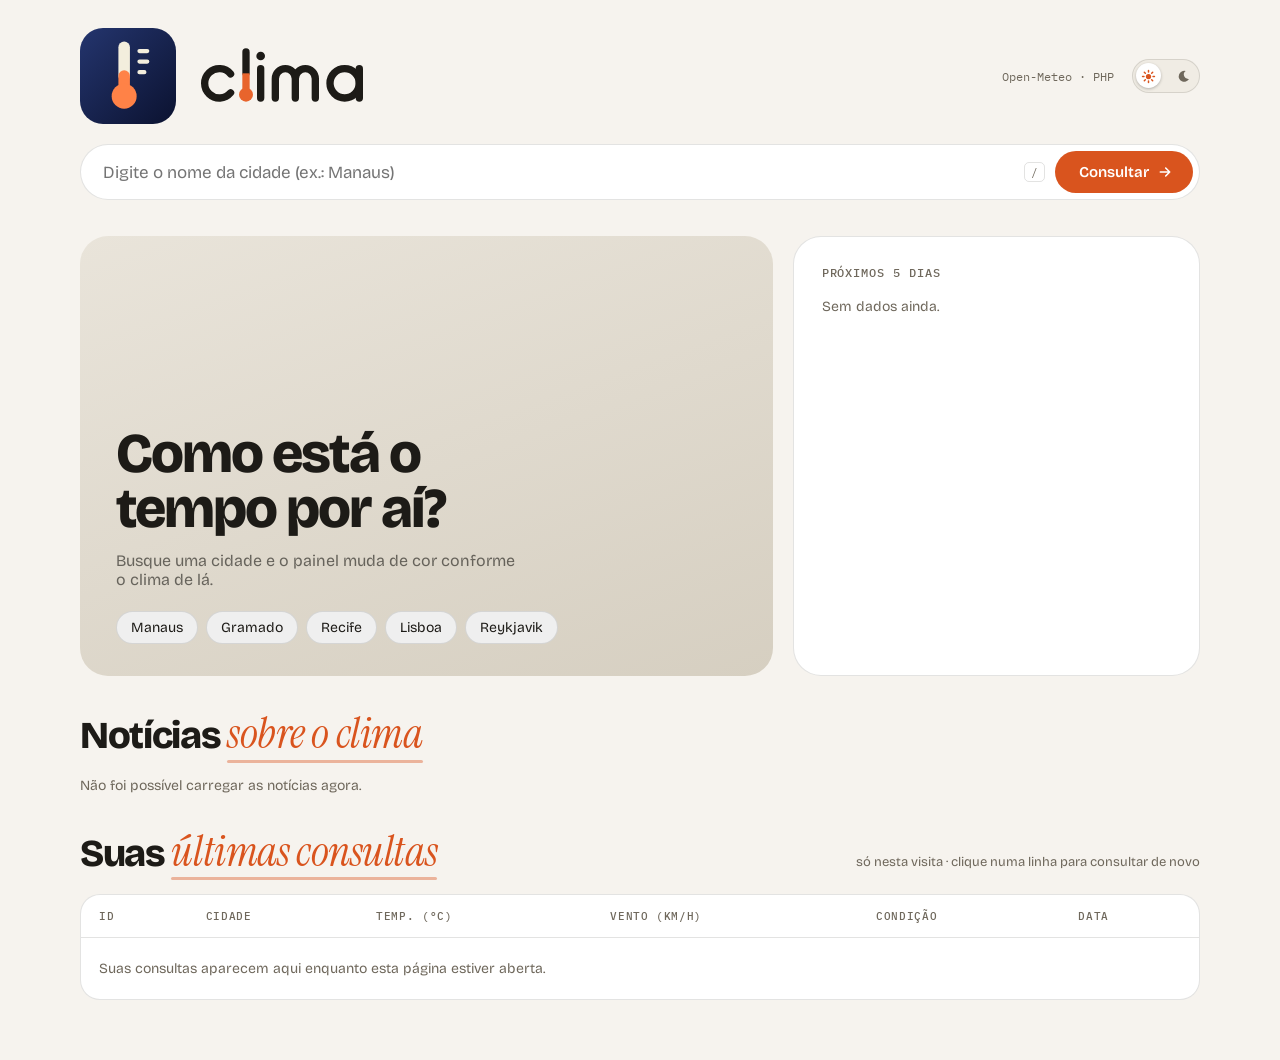
==== index.html @ 311474b9 "feat(ui): microinterações nos botões e títulos de seção editoriais - botão Consultar com seta, brilh" ====
<!DOCTYPE html>
<html lang="pt-BR">
<head>
<meta charset="UTF-8">
<meta name="viewport" content="width=device-width, initial-scale=1.0">
<title>Consulta de Clima</title>
<link rel="icon" type="image/svg+xml" href="assets/img/clima-icone.svg">
<script>
  /* aplica o tema antes de desenhar a página, para não piscar */
  (function () {
      var salvo = null;
      try { salvo = localStorage.getItem("tema"); } catch (e) {}
      document.documentElement.dataset.tema =
          salvo || (matchMedia("(prefers-color-scheme: dark)").matches ? "escuro" : "claro");
  })();
</script>
<link rel="preconnect" href="https://fonts.googleapis.com">
<link rel="preconnect" href="https://fonts.gstatic.com" crossorigin>
<link href="https://fonts.googleapis.com/css2?family=Bricolage+Grotesque:opsz,wght@12..96,400;12..96,600;12..96,800&family=IBM+Plex+Mono:wght@400;500&family=Instrument+Serif:ital@0;1&display=swap" rel="stylesheet">
<link rel="stylesheet" href="assets/css/estilos.css">
</head>
<body>

<div class="wrap">
  <header>
    <div class="marca"><img src="assets/img/clima-icone.svg" width="96" height="96" alt=""><img class="so-claro" src="assets/img/clima-horizontal.svg" height="64" alt="clima"><img class="so-escuro" src="assets/img/clima-reverso.svg" height="64" alt="clima"></div>
    <div class="direita">
      <div class="info">Open-Meteo · PHP</div>
      <button id="btn-tema" class="tema" type="button" role="switch" aria-checked="false" aria-label="Tema escuro" title="Alternar tema claro/escuro">
        <span class="knob"></span>
        <svg class="sol" viewBox="0 0 24 24" fill="none" stroke="currentColor" stroke-width="2.4" stroke-linecap="round"><circle cx="12" cy="12" r="4.2" fill="currentColor" stroke="none"/><path d="M12 2.5v2.2M12 19.3v2.2M2.5 12h2.2M19.3 12h2.2M5.3 5.3l1.6 1.6M17.1 17.1l1.6 1.6M5.3 18.7l1.6-1.6M17.1 6.9l1.6-1.6"/></svg>
        <svg class="lua" viewBox="0 0 24 24"><path d="M15.5 3.2a8.8 8.8 0 1 0 5.3 12.9A7.2 7.2 0 0 1 15.5 3.2z" fill="currentColor"/></svg>
      </button>
    </div>
  </header>

  <div class="busca">
    <form id="form-busca">
      <input id="cidade" placeholder="Digite o nome da cidade (ex.: Manaus)" autocomplete="off">
      <kbd>/</kbd>
      <button id="btn-limpar" class="limpar" type="button" title="Limpar consulta (Esc)" hidden>
        <svg viewBox="0 0 24 24" width="16" height="16" fill="none" stroke="currentColor" stroke-width="2.2" stroke-linecap="round" stroke-linejoin="round"><path d="M4 12a8 8 0 1 0 2.5-5.8"/><path d="M4 4v4h4"/></svg>
        <span>Limpar</span>
      </button>
      <button id="btn-consultar" class="btn-principal" type="submit">
        <span class="rotulo">Consultar</span>
        <svg class="seta" viewBox="0 0 24 24" fill="none" stroke="currentColor" stroke-width="2.4" stroke-linecap="round" stroke-linejoin="round"><path d="M5 12h14M13 6l6 6-6 6"/></svg>
        <span class="spinner" aria-hidden="true"></span>
      </button>
    </form>
    <div class="progresso" id="progresso"></div>
  </div>
  <div class="erro" id="erro" role="alert"></div>

  <div class="grid">
    <section class="ceu" id="ceu">
      <canvas id="particulas"></canvas>
      <div class="flash" id="flash"></div>
      <div id="palco">
        <div class="cena vazio">
          <h2>Como está o tempo por aí?</h2>
          <p>Busque uma cidade e o painel muda de cor conforme o clima de lá.</p>
          <div class="sugestoes">
            <button type="button">Manaus</button>
            <button type="button">Gramado</button>
            <button type="button">Recife</button>
            <button type="button">Lisboa</button>
            <button type="button">Reykjavik</button>
          </div>
        </div>
      </div>
    </section>

    <section class="painel">
      <h3>Próximos 5 dias</h3>
      <div id="lista-previsao"><p class="placeholder">Sem dados ainda.</p></div>
    </section>
  </div>

  <section class="noticias" id="noticias">
    <div class="cab">
      <h3 class="titulo-secao">Notícias <em>sobre o clima</em></h3>
      <span class="atualizado" id="noticias-atualizado"></span>
    </div>
    <div class="lista-noticias" id="lista-noticias">
      <div class="noticia esqueleto"><div class="capa"></div><div class="corpo"><div class="linha" style="width:40%"></div><div class="linha"></div><div class="linha" style="width:75%"></div></div></div>
      <div class="noticia esqueleto"><div class="capa"></div><div class="corpo"><div class="linha" style="width:40%"></div><div class="linha"></div><div class="linha" style="width:75%"></div></div></div>
      <div class="noticia esqueleto"><div class="capa"></div><div class="corpo"><div class="linha" style="width:40%"></div><div class="linha"></div><div class="linha" style="width:75%"></div></div></div>
    </div>
  </section>

  <section class="historico">
    <div class="cab">
      <h3 class="titulo-secao">Suas <em>últimas consultas</em></h3>
      <span class="dica">só nesta visita · clique numa linha para consultar de novo</span>
    </div>
    <div class="tabela-wrap">
      <table id="tabela">
        <thead>
          <tr>
            <th>ID</th><th>Cidade</th><th>Temp. (°C)</th>
            <th>Vento (km/h)</th><th>Condição</th><th>Data</th>
          </tr>
        </thead>
        <tbody></tbody>
      </table>
    </div>
  </section>
</div>

<template id="tpl-resultado">
  <div class="topo">
    <div class="coords"></div>
    <div class="icone"></div>
  </div>
  <div class="cidade"></div>
  <div class="temp"><span class="num">0</span><sup>°C</sup></div>
  <div class="descricao"><span class="txt"></span><span class="cod"></span></div>
  <div class="metricas">
    <div class="metrica"><div class="rotulo">Vento</div><div class="valor" data-m="vento"></div></div>
    <div class="metrica"><div class="rotulo">Umidade</div><div class="valor" data-m="umidade"></div></div>
    <div class="metrica"><div class="rotulo">Sensação</div><div class="valor" data-m="sensacao"></div></div>
    <div class="metrica"><div class="rotulo">Registro nº</div><div class="valor" data-m="id"></div></div>
  </div>
</template>

<script src="https://cdnjs.cloudflare.com/ajax/libs/gsap/3.12.5/gsap.min.js"></script>
<script src="assets/js/app.js"></script>
</body>
</html>
---- assets/css/estilos.css ----
/* Tema "neutro" (antes da 1ª consulta). O JS troca essas variáveis
     de acordo com o clima da cidade consultada. */
  :root {
    --sky-a: #e9e4da;
    --sky-b: #d6cfc1;
    --ink: #1d1b17;
    --accent: #d9541e;
    --page: #f6f3ee;
    --mono: 'IBM Plex Mono', ui-monospace, monospace;

    /* superfícies do tema claro */
    --bg: var(--page);
    --surface: #fff;
    --text: #1d1b17;
    --muted: #6f685c;
    --line: rgba(29, 27, 23, .12);
    --track: #f0ece4;
    --hover: #faf7f1;
    --danger: #b42318;
    color-scheme: light;
  }

  /* Tema escuro: o fundo da página puxa um pouco da cor do céu da cidade */
  :root[data-tema="escuro"] {
    --sky-a: #2a2723;
    --sky-b: #1c1a17;
    --ink: #ece6da;
    --accent: #e8642c;

    --bg: color-mix(in srgb, var(--sky-b) 12%, #11100e);
    --surface: #1b1a17;
    --text: #ece6da;
    --muted: #a39b8e;
    --line: rgba(236, 230, 218, .11);
    --track: #2b2925;
    --hover: #23221e;
    --danger: #ff8a7a;
    color-scheme: dark;
  }

  * { box-sizing: border-box; margin: 0; padding: 0; }

  body {
    font-family: 'Bricolage Grotesque', 'Segoe UI', sans-serif;
    background: var(--bg);
    color: var(--text);
    min-height: 100vh;
    transition: background-color .4s, color .4s;
  }
  .painel, .tabela-wrap, .busca form, th, td, .trilho {
    transition: background-color .4s, border-color .4s, color .4s;
  }

  /* Troca de tema com círculo expandindo a partir do botão (View Transitions) */
  ::view-transition-old(root), ::view-transition-new(root) { animation: none; mix-blend-mode: normal; }
  .trocando-tema * { transition: none !important; }

  /* ===== Botão de tema ===== */
  .direita { display: flex; align-items: center; gap: 18px; }
  .tema {
    position: relative;
    width: 68px;
    height: 34px;
    border-radius: 999px;
    border: 1.5px solid var(--line);
    background: var(--track);
    cursor: pointer;
    flex-shrink: 0;
  }
  .tema .knob {
    position: absolute;
    top: 3px; left: 3px;
    width: 25px; height: 25px;
    border-radius: 50%;
    background: var(--surface);
    box-shadow: 0 1px 3px rgba(0, 0, 0, .25);
    transition: transform .4s cubic-bezier(.3, 1.5, .5, 1);
  }
  :root[data-tema="escuro"] .tema .knob { transform: translateX(34px); }
  .tema svg {
    position: absolute;
    top: 50%;
    width: 15px; height: 15px;
    margin-top: -7.5px;
    color: var(--muted);
    transition: color .3s, transform .5s cubic-bezier(.3, 1.5, .5, 1);
  }
  .tema .sol { left: 8px; color: var(--accent); }
  .tema .lua { right: 8px; }
  :root[data-tema="escuro"] .tema .sol { color: var(--muted); transform: rotate(-90deg); }
  :root[data-tema="escuro"] .tema .lua { color: #f5c451; transform: rotate(-20deg); }
  .tema:focus-visible { outline: 2px solid var(--accent); outline-offset: 3px; }

  .so-escuro { display: none !important; }
  :root[data-tema="escuro"] .so-escuro { display: block !important; }
  :root[data-tema="escuro"] .so-claro { display: none !important; }

  .wrap { max-width: 1200px; margin: 0 auto; padding: 0 40px; }

  /* ===== Cabeçalho ===== */
  header {
    display: flex;
    justify-content: space-between;
    align-items: center;
    padding-top: 28px;
    padding-bottom: 20px;
  }
  .marca { display: flex; align-items: center; gap: 18px; }
  .marca img { display: block; width: auto; }
  header .info { font-family: var(--mono); font-size: 12px; color: var(--muted); }

  /* ===== Busca ===== */
  .busca { position: relative; margin-bottom: 8px; }
  .busca form {
    display: flex;
    align-items: center;
    background: var(--surface);
    border: 1.5px solid var(--line);
    border-radius: 999px;
    padding: 6px 6px 6px 22px;
    transition: border-color .2s;
  }
  .busca form:focus-within { border-color: var(--accent); }
  .busca input {
    flex: 1;
    border: none;
    outline: none;
    background: none;
    font: inherit;
    font-size: 17px;
    min-width: 0;
  }
  .busca kbd {
    font-family: var(--mono);
    font-size: 11px;
    color: var(--muted);
    border: 1px solid var(--line);
    border-radius: 5px;
    padding: 2px 6px;
    margin-right: 10px;
  }
  .busca button {
    border: none;
    background: var(--accent);
    color: #fff;
    font: inherit;
    font-weight: 600;
    font-size: 15px;
    padding: 12px 24px;
    border-radius: 999px;
    cursor: pointer;
  }
  .busca button:disabled { cursor: progress; }

  /* ===== Botão principal: brilho, seta, sombra e spinner ===== */
  .busca .btn-principal {
    position: relative;
    overflow: hidden;
    display: inline-flex;
    align-items: center;
    gap: 8px;
    padding: 12px 20px 12px 24px;
    transition: box-shadow .3s, background-color .4s;
  }
  .btn-principal:hover { box-shadow: 0 10px 24px -10px color-mix(in srgb, var(--accent) 85%, transparent); }
  .btn-principal .seta { width: 16px; height: 16px; transition: transform .35s cubic-bezier(.3, 1.5, .5, 1); }
  .btn-principal:hover .seta { transform: translateX(4px); }
  .btn-principal::after {
    content: "";
    position: absolute;
    top: 0; bottom: 0;
    left: -60%;
    width: 45%;
    background: linear-gradient(100deg, transparent, rgba(255, 255, 255, .38), transparent);
    transform: skewX(-20deg);
    pointer-events: none;
  }
  .btn-principal:hover::after { animation: brilho .85s cubic-bezier(.4, 0, .2, 1); }
  @keyframes brilho { to { left: 130%; } }
  .btn-principal .spinner {
    display: none;
    width: 16px; height: 16px;
    border: 2px solid rgba(255, 255, 255, .35);
    border-top-color: #fff;
    border-radius: 50%;
    animation: girar .7s linear infinite;
  }
  .btn-principal.carregando .spinner { display: block; }
  .btn-principal.carregando .seta { display: none; }
  @keyframes girar { to { transform: rotate(360deg); } }

  /* ondulação a partir do ponto do clique (criada pelo JS) */
  .onda {
    position: absolute;
    border-radius: 50%;
    background: currentColor;
    opacity: .28;
    transform: scale(0);
    pointer-events: none;
    animation: onda .6s cubic-bezier(.2, .8, .2, 1) forwards;
  }
  @keyframes onda { to { transform: scale(1); opacity: 0; } }
  .busca .limpar, .sugestoes button { position: relative; overflow: hidden; }
  .busca .limpar:active, .sugestoes button:active { transform: scale(.95); }

  /* chave de tema: a bolinha "estica" enquanto é pressionada */
  .tema:active .knob { width: 31px; }
  :root[data-tema="escuro"] .tema:active .knob { transform: translateX(28px); }
  .tema .knob { transition: transform .4s cubic-bezier(.3, 1.5, .5, 1), width .2s ease; }
  .busca .limpar {
    display: flex;
    align-items: center;
    gap: 6px;
    background: none;
    color: var(--muted);
    border: 1.5px solid var(--line);
    padding: 10.5px 16px;
    margin-right: 8px;
    transition: color .15s, border-color .15s;
  }
  .busca .limpar[hidden] { display: none; }
  .busca .limpar:hover { color: var(--text); border-color: var(--text); }
  .busca .limpar:hover svg { transform: rotate(-60deg); }
  .busca .limpar svg { transition: transform .3s cubic-bezier(.2, .9, .3, 1.3); }
  .marca { cursor: pointer; }
  .progresso {
    position: absolute;
    left: 24px; right: 24px; bottom: -2px;
    height: 2px;
    background: var(--accent);
    transform-origin: left;
    transform: scaleX(0);
    opacity: 0;
  }
  .erro {
    font-size: 14px;
    color: var(--danger);
    min-height: 20px;
    padding: 6px 22px 0;
  }

  /* ===== Grid principal ===== */
  .grid {
    display: grid;
    grid-template-columns: 1.7fr 1fr;
    gap: 20px;
    margin-top: 8px;
  }

  /* ===== Palco (card do céu) ===== */
  .ceu {
    position: relative;
    overflow: hidden;
    border-radius: 28px;
    min-height: 440px;
    color: var(--ink);
    background: linear-gradient(160deg, var(--sky-a), var(--sky-b));
  }
  .ceu canvas { position: absolute; inset: 0; width: 100%; height: 100%; pointer-events: none; }
  .ceu .flash { position: absolute; inset: 0; background: #fff; opacity: 0; pointer-events: none; }
  #palco {
    position: relative;
    height: 100%;
    min-height: 440px;
    padding: 32px 36px;
    display: flex;
    flex-direction: column;
  }
  .cena { flex: 1; display: flex; flex-direction: column; }

  .vazio h2 {
    font-size: clamp(34px, 5vw, 56px);
    font-weight: 800;
    line-height: .98;
    letter-spacing: -.035em;
    max-width: 12ch;
    margin-top: auto;
  }
  .vazio p { margin-top: 14px; color: color-mix(in srgb, var(--ink) 62%, transparent); max-width: 40ch; }
  .sugestoes { display: flex; flex-wrap: wrap; gap: 8px; margin-top: 22px; }
  .sugestoes button {
    font: inherit;
    font-size: 14px;
    color: var(--ink);
    border: 1px solid var(--line);
    border-radius: 999px;
    padding: 7px 14px;
    cursor: pointer;
    transition: background .15s, transform .15s;
  }
  .sugestoes button:hover { background: color-mix(in srgb, var(--ink) 15%, transparent); transform: translateY(-2px); }

  .topo { display: flex; justify-content: space-between; align-items: flex-start; }
  .coords { font-family: var(--mono); font-size: 12px; opacity: .7; }
  .icone { width: 92px; height: 92px; flex-shrink: 0; }
  .icone svg { width: 100%; height: 100%; overflow: visible; }

  .cidade {
    font-size: clamp(38px, 6vw, 76px);
    font-weight: 800;
    letter-spacing: -.04em;
    line-height: .95;
    margin-top: auto;
    overflow: hidden;
    padding-bottom: 6px;
  }
  .cidade span { display: inline-block; }
  .temp {
    font-size: clamp(84px, 13vw, 168px);
    font-weight: 400;
    letter-spacing: -.06em;
    line-height: .9;
    font-variant-numeric: tabular-nums;
  }
  .temp sup { font-size: .35em; vertical-align: top; position: relative; top: .25em; letter-spacing: 0; }
  .descricao { font-size: 18px; margin-top: 6px; }
  .descricao .cod { font-family: var(--mono); font-size: 12px; opacity: .6; margin-left: 6px; }

  .metricas {
    display: grid;
    grid-template-columns: repeat(4, 1fr);
    margin-top: 28px;
    border-top: 1px solid currentColor;
    border-color: color-mix(in srgb, var(--ink) 25%, transparent);
  }
  .metrica { padding: 12px 12px 0 0; }
  .metrica + .metrica { padding-left: 14px; border-left: 1px solid color-mix(in srgb, var(--ink) 25%, transparent); }
  .metrica .rotulo { font-family: var(--mono); font-size: 11px; text-transform: uppercase; letter-spacing: .06em; opacity: .7; }
  .metrica .valor { font-size: 20px; font-weight: 600; margin-top: 2px; }

  /* ===== Previsão ===== */
  .painel {
    background: var(--surface);
    border: 1px solid var(--line);
    border-radius: 28px;
    padding: 28px;
  }
  /* ===== Títulos de seção: grotesca pesada + serifa itálica em destaque ===== */
  .titulo-secao {
    font-size: clamp(26px, 3.2vw, 38px);
    font-weight: 800;
    letter-spacing: -.035em;
    line-height: 1.05;
    color: var(--text);
    margin-bottom: 20px;
  }
  .titulo-secao em {
    font-family: 'Instrument Serif', Georgia, serif;
    font-style: italic;
    font-weight: 400;
    font-size: 1.12em;
    letter-spacing: -.01em;
    color: var(--accent);
    position: relative;
    white-space: nowrap;
    transition: color .7s;
  }
  /* sublinhado que se desenha quando o título aparece na tela */
  .titulo-secao em::after {
    content: "";
    position: absolute;
    left: 0; right: 0;
    bottom: -.04em;
    height: .07em;
    border-radius: 1em;
    background: currentColor;
    opacity: .4;
    transform: scaleX(0);
    transform-origin: left;
    transition: transform .9s cubic-bezier(.2, .8, .2, 1) .3s;
  }
  .titulo-secao.visivel em::after { transform: scaleX(1); }
  :root[data-tema="escuro"] .titulo-secao em { color: color-mix(in srgb, var(--accent) 70%, #fff); }
  .noticias .cab, .historico .cab { flex-wrap: wrap; }

  .painel h3, .secao-titulo {
    font-family: var(--mono);
    font-size: 12px;
    font-weight: 500;
    text-transform: uppercase;
    letter-spacing: .08em;
    color: var(--muted);
    margin-bottom: 18px;
  }
  .dia {
    display: grid;
    grid-template-columns: 64px 28px 34px 1fr 34px;
    align-items: center;
    gap: 10px;
    padding: 13px 0;
    border-bottom: 1px solid var(--line);
    font-size: 15px;
  }
  .dia:last-child { border-bottom: none; }
  .dia .nome { font-weight: 600; text-transform: capitalize; }
  .dia .mini svg { width: 26px; height: 26px; display: block; }
  .dia .min { color: var(--muted); text-align: right; font-variant-numeric: tabular-nums; }
  .dia .max { font-weight: 600; font-variant-numeric: tabular-nums; }
  .trilho { position: relative; height: 6px; border-radius: 6px; background: var(--track); }
  .faixa {
    position: absolute;
    top: 0; bottom: 0;
    border-radius: 6px;
    transform-origin: left;
  }
  .painel .placeholder { color: var(--muted); font-size: 14px; }

  /* ===== Histórico ===== */
  .historico { margin-top: 36px; padding-bottom: 60px; }
  .historico .cab { display: flex; justify-content: space-between; align-items: baseline; }
  .historico .dica { font-size: 13px; color: var(--muted); }
  .tabela-wrap { overflow-x: auto; background: var(--surface); border: 1px solid var(--line); border-radius: 20px; }
  table { width: 100%; border-collapse: collapse; font-size: 14px; }
  th {
    text-align: left;
    font-family: var(--mono);
    font-size: 11px;
    font-weight: 500;
    text-transform: uppercase;
    letter-spacing: .06em;
    color: var(--muted);
    padding: 14px 18px;
    border-bottom: 1px solid var(--line);
  }
  td { padding: 13px 18px; border-bottom: 1px solid var(--line); white-space: nowrap; }
  tbody tr:last-child td { border-bottom: none; }
  tbody tr { cursor: pointer; transition: background .15s; }
  tbody tr:hover { background: var(--hover); }
  td.id, td.data { font-family: var(--mono); font-size: 12px; color: var(--muted); }
  td.cid { font-weight: 600; }
  td.vazio-historico { color: var(--muted); white-space: normal; cursor: default; padding: 22px 18px; }
  tbody tr:has(.vazio-historico) { cursor: default; }
  tbody tr:has(.vazio-historico):hover { background: none; }
  .chip {
    background: color-mix(in srgb, var(--c) 16%, transparent);
    color: color-mix(in srgb, var(--c) 62%, var(--text));
    display: inline-block;
    min-width: 58px;
    text-align: center;
    padding: 3px 10px;
    border-radius: 999px;
    font-weight: 600;
    font-variant-numeric: tabular-nums;
  }

  /* ===== Notícias ===== */
  .noticias { margin-top: 36px; }
  .noticias .cab { display: flex; justify-content: space-between; align-items: baseline; gap: 12px; }
  .noticias .atualizado { font-family: var(--mono); font-size: 11px; color: var(--muted); }
  .lista-noticias { display: grid; grid-template-columns: repeat(3, 1fr); gap: 14px; }
  .noticia {
    display: flex;
    flex-direction: column;
    background: var(--surface);
    border: 1px solid var(--line);
    border-radius: 20px;
    overflow: hidden;
    color: inherit;
    text-decoration: none;
    transition: transform .25s cubic-bezier(.2, .8, .2, 1), border-color .2s, background-color .4s;
  }
  .noticia:hover { transform: translateY(-4px); border-color: var(--accent); }
  .noticia:focus-visible { outline: 2px solid var(--accent); outline-offset: 3px; }
  .noticia .capa {
    aspect-ratio: 16 / 9;
    background: linear-gradient(160deg, var(--sky-a), var(--sky-b));
    overflow: hidden;
  }
  .noticia .capa img { width: 100%; height: 100%; object-fit: cover; display: block; transition: transform .5s cubic-bezier(.2, .8, .2, 1); }
  .noticia:hover .capa img { transform: scale(1.04); }
  .noticia .corpo { padding: 16px 18px 18px; display: flex; flex-direction: column; gap: 8px; flex: 1; }
  .noticia .meta { display: flex; align-items: center; gap: 8px; font-family: var(--mono); font-size: 11px; color: var(--muted); }
  .noticia .meta img { width: 16px; height: 16px; border-radius: 4px; }
  .noticia .meta .fonte { overflow: hidden; text-overflow: ellipsis; white-space: nowrap; }
  .noticia h4 {
    font-size: 17px;
    line-height: 1.25;
    letter-spacing: -.01em;
    display: -webkit-box;
    -webkit-line-clamp: 3;
    -webkit-box-orient: vertical;
    overflow: hidden;
  }
  .noticia p {
    font-size: 14px;
    line-height: 1.45;
    color: var(--muted);
    display: -webkit-box;
    -webkit-line-clamp: 3;
    -webkit-box-orient: vertical;
    overflow: hidden;
  }
  .noticia.esqueleto { pointer-events: none; }
  .noticia.esqueleto .linha { height: 12px; border-radius: 6px; background: var(--track); }
  .noticias .aviso { color: var(--muted); font-size: 14px; }

  @media (max-width: 860px) {
    .lista-noticias {
      grid-template-columns: none;
      grid-auto-flow: column;
      grid-auto-columns: 82%;
      overflow-x: auto;
      scroll-snap-type: x mandatory;
      padding-bottom: 6px;
    }
    .noticia { scroll-snap-align: start; }
  }

  @media (prefers-reduced-motion: reduce) {
    .btn-principal::after, .onda { display: none; }
    .titulo-secao em::after { transition: none; }
  }

  @media (max-width: 860px) {
    .wrap { padding: 0 16px; }
    header .info { display: none; }
    .grid { grid-template-columns: 1fr; }
    .metricas { grid-template-columns: repeat(2, 1fr); }
    .metrica:nth-child(3) { padding-left: 0; border-left: none; }
    #palco { padding: 24px; }
    .busca kbd { display: none; }
    .busca .limpar span { display: none; }
    .busca .limpar { padding: 10.5px 12px; }
    .icone { width: 68px; height: 68px; }
  }
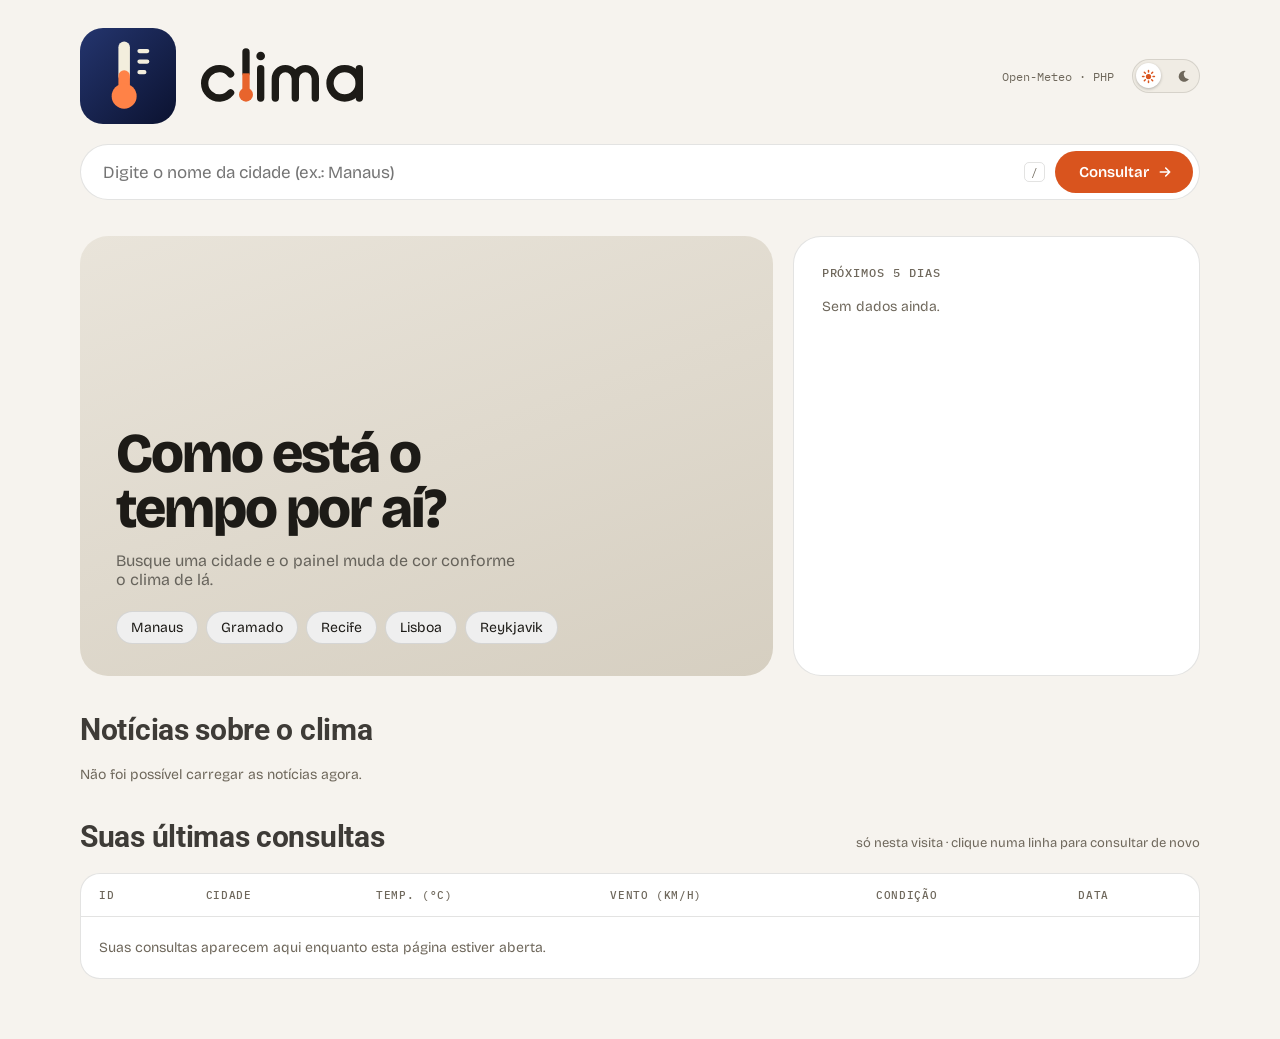
==== commit 26ad93a8: "style(ui): títulos de seção em Roboto negrito Troca a combinação grotesca + serifa itálica por Robot" ====
--- a/index.html
+++ b/index.html
@@ -16,7 +16,7 @@
 </script>
 <link rel="preconnect" href="https://fonts.googleapis.com">
 <link rel="preconnect" href="https://fonts.gstatic.com" crossorigin>
-<link href="https://fonts.googleapis.com/css2?family=Bricolage+Grotesque:opsz,wght@12..96,400;12..96,600;12..96,800&family=IBM+Plex+Mono:wght@400;500&family=Instrument+Serif:ital@0;1&display=swap" rel="stylesheet">
+<link href="https://fonts.googleapis.com/css2?family=Bricolage+Grotesque:opsz,wght@12..96,400;12..96,600;12..96,800&family=IBM+Plex+Mono:wght@400;500&family=Roboto:wght@700&display=swap" rel="stylesheet">
 <link rel="stylesheet" href="assets/css/estilos.css">
 </head>
 <body>
@@ -79,7 +79,7 @@
 
   <section class="noticias" id="noticias">
     <div class="cab">
-      <h3 class="titulo-secao">Notícias <em>sobre o clima</em></h3>
+      <h3 class="titulo-secao">Notícias sobre o clima</h3>
       <span class="atualizado" id="noticias-atualizado"></span>
     </div>
     <div class="lista-noticias" id="lista-noticias">
@@ -91,7 +91,7 @@
 
   <section class="historico">
     <div class="cab">
-      <h3 class="titulo-secao">Suas <em>últimas consultas</em></h3>
+      <h3 class="titulo-secao">Suas últimas consultas</h3>
       <span class="dica">só nesta visita · clique numa linha para consultar de novo</span>
     </div>
     <div class="tabela-wrap">
--- a/assets/css/estilos.css
+++ b/assets/css/estilos.css
@@ -335,43 +335,17 @@
     border-radius: 28px;
     padding: 28px;
   }
-  /* ===== Títulos de seção: grotesca pesada + serifa itálica em destaque ===== */
+  /* ===== Títulos de seção: Roboto em negrito, numa cor só ===== */
   .titulo-secao {
-    font-size: clamp(26px, 3.2vw, 38px);
-    font-weight: 800;
-    letter-spacing: -.035em;
-    line-height: 1.05;
-    color: var(--text);
-    margin-bottom: 20px;
-  }
-  .titulo-secao em {
-    font-family: 'Instrument Serif', Georgia, serif;
-    font-style: italic;
-    font-weight: 400;
-    font-size: 1.12em;
+    font-family: 'Roboto', 'Segoe UI', Arial, sans-serif;
+    font-size: clamp(24px, 2.6vw, 30px);
+    font-weight: 700;
     letter-spacing: -.01em;
-    color: var(--accent);
-    position: relative;
-    white-space: nowrap;
-    transition: color .7s;
-  }
-  /* sublinhado que se desenha quando o título aparece na tela */
-  .titulo-secao em::after {
-    content: "";
-    position: absolute;
-    left: 0; right: 0;
-    bottom: -.04em;
-    height: .07em;
-    border-radius: 1em;
-    background: currentColor;
-    opacity: .4;
-    transform: scaleX(0);
-    transform-origin: left;
-    transition: transform .9s cubic-bezier(.2, .8, .2, 1) .3s;
-  }
-  .titulo-secao.visivel em::after { transform: scaleX(1); }
-  :root[data-tema="escuro"] .titulo-secao em { color: color-mix(in srgb, var(--accent) 70%, #fff); }
-  .noticias .cab, .historico .cab { flex-wrap: wrap; }
+    line-height: 1.2;
+    color: color-mix(in srgb, var(--text) 85%, var(--bg));
+    margin-bottom: 18px;
+  }
+  .noticias .cab, .historico .cab { flex-wrap: wrap; gap: 4px 16px; }
 
   .painel h3, .secao-titulo {
     font-family: var(--mono);
@@ -508,7 +482,6 @@
 
   @media (prefers-reduced-motion: reduce) {
     .btn-principal::after, .onda { display: none; }
-    .titulo-secao em::after { transition: none; }
   }
 
   @media (max-width: 860px) {
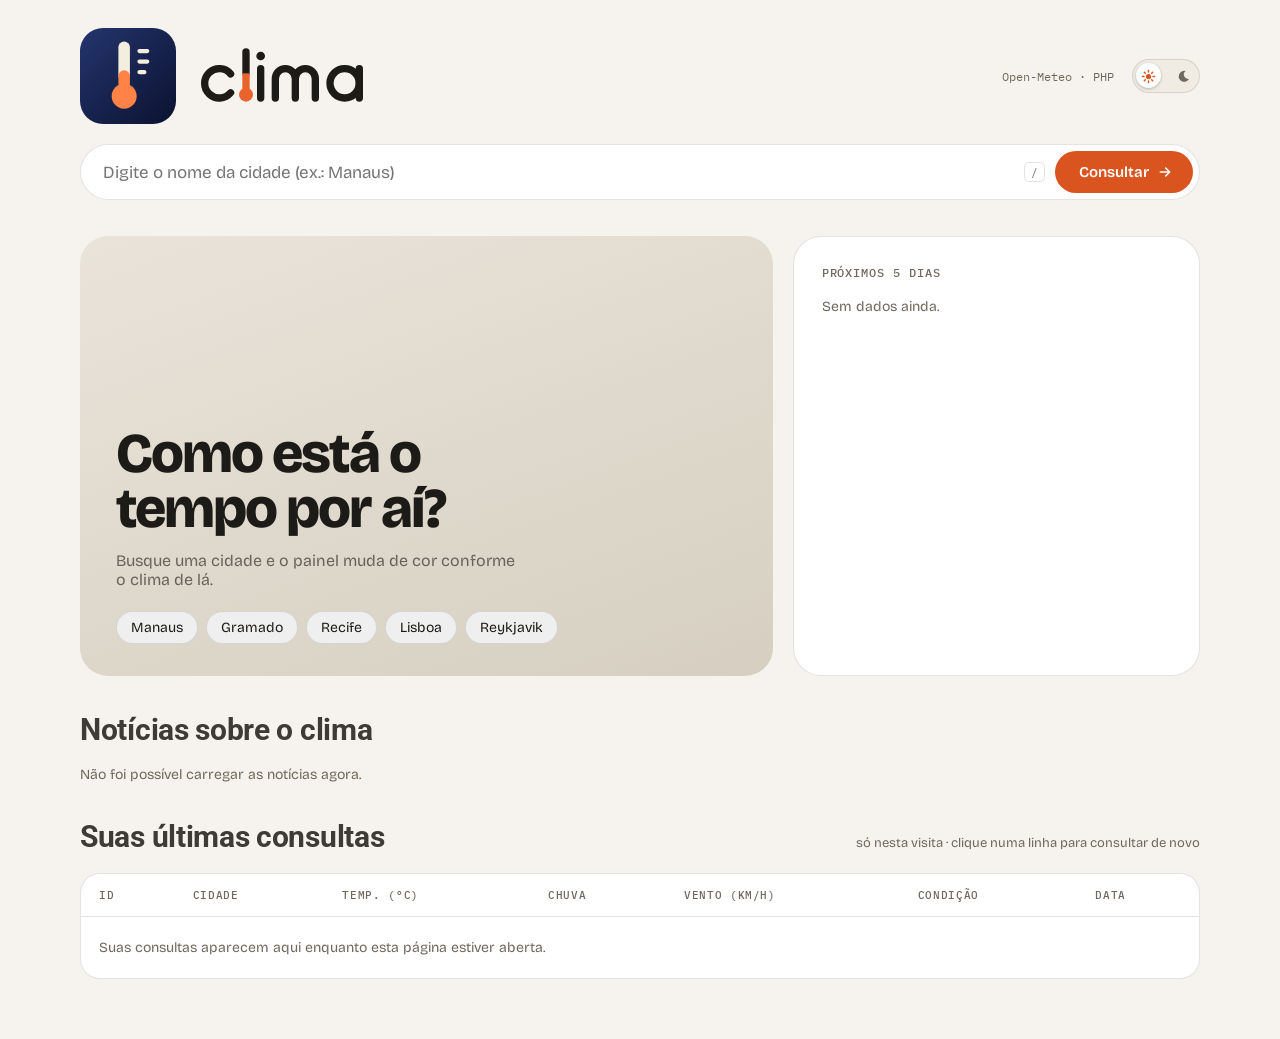
==== commit 009048a3: "feat(ui): chance de chuva na tabela Suas últimas consultas Nova coluna Chuva com a porcentagem no mo" ====
--- a/index.html
+++ b/index.html
@@ -99,7 +99,7 @@
         <thead>
           <tr>
             <th>ID</th><th>Cidade</th><th>Temp. (°C)</th>
-            <th>Vento (km/h)</th><th>Condição</th><th>Data</th>
+            <th>Chuva</th><th>Vento (km/h)</th><th>Condição</th><th>Data</th>
           </tr>
         </thead>
         <tbody></tbody>
@@ -117,8 +117,9 @@
   <div class="temp"><span class="num">0</span><sup>°C</sup></div>
   <div class="descricao"><span class="txt"></span><span class="cod"></span></div>
   <div class="metricas">
+    <div class="metrica"><div class="rotulo">Chuva</div><div class="valor" data-m="chuva"></div></div>
+    <div class="metrica"><div class="rotulo">Umidade</div><div class="valor" data-m="umidade"></div></div>
     <div class="metrica"><div class="rotulo">Vento</div><div class="valor" data-m="vento"></div></div>
-    <div class="metrica"><div class="rotulo">Umidade</div><div class="valor" data-m="umidade"></div></div>
     <div class="metrica"><div class="rotulo">Sensação</div><div class="valor" data-m="sensacao"></div></div>
     <div class="metrica"><div class="rotulo">Registro nº</div><div class="valor" data-m="id"></div></div>
   </div>
--- a/assets/css/estilos.css
+++ b/assets/css/estilos.css
@@ -318,7 +318,7 @@
 
   .metricas {
     display: grid;
-    grid-template-columns: repeat(4, 1fr);
+    grid-template-columns: repeat(5, 1fr);
     margin-top: 28px;
     border-top: 1px solid currentColor;
     border-color: color-mix(in srgb, var(--ink) 25%, transparent);
@@ -358,7 +358,7 @@
   }
   .dia {
     display: grid;
-    grid-template-columns: 64px 28px 34px 1fr 34px;
+    grid-template-columns: 54px 28px 50px 30px 1fr 32px;
     align-items: center;
     gap: 10px;
     padding: 13px 0;
@@ -369,6 +369,21 @@
   .dia .nome { font-weight: 600; text-transform: capitalize; }
   .dia .mini svg { width: 26px; height: 26px; display: block; }
   .dia .min { color: var(--muted); text-align: right; font-variant-numeric: tabular-nums; }
+  /* chance de chuva do dia: gota + porcentagem, azul quando >= 50% */
+  .dia .chuva, td .chuva {
+    display: inline-flex;
+    align-items: center;
+    gap: 3px;
+    font-size: 13px;
+    font-weight: 600;
+    font-variant-numeric: tabular-nums;
+    color: var(--muted);
+    opacity: .7;
+  }
+  .dia .chuva svg, td .chuva svg { width: 12px; height: 12px; flex-shrink: 0; }
+  .dia .chuva.alta, td .chuva.alta { color: #2f80d1; opacity: 1; }
+  :root[data-tema="escuro"] .dia .chuva.alta, :root[data-tema="escuro"] td .chuva.alta { color: #6db3f2; }
+  td .chuva { font-size: 14px; }
   .dia .max { font-weight: 600; font-variant-numeric: tabular-nums; }
   .trilho { position: relative; height: 6px; border-radius: 6px; background: var(--track); }
   .faixa {
@@ -489,7 +504,7 @@
     header .info { display: none; }
     .grid { grid-template-columns: 1fr; }
     .metricas { grid-template-columns: repeat(2, 1fr); }
-    .metrica:nth-child(3) { padding-left: 0; border-left: none; }
+    .metrica:nth-child(odd) { padding-left: 0; border-left: none; }
     #palco { padding: 24px; }
     .busca kbd { display: none; }
     .busca .limpar span { display: none; }
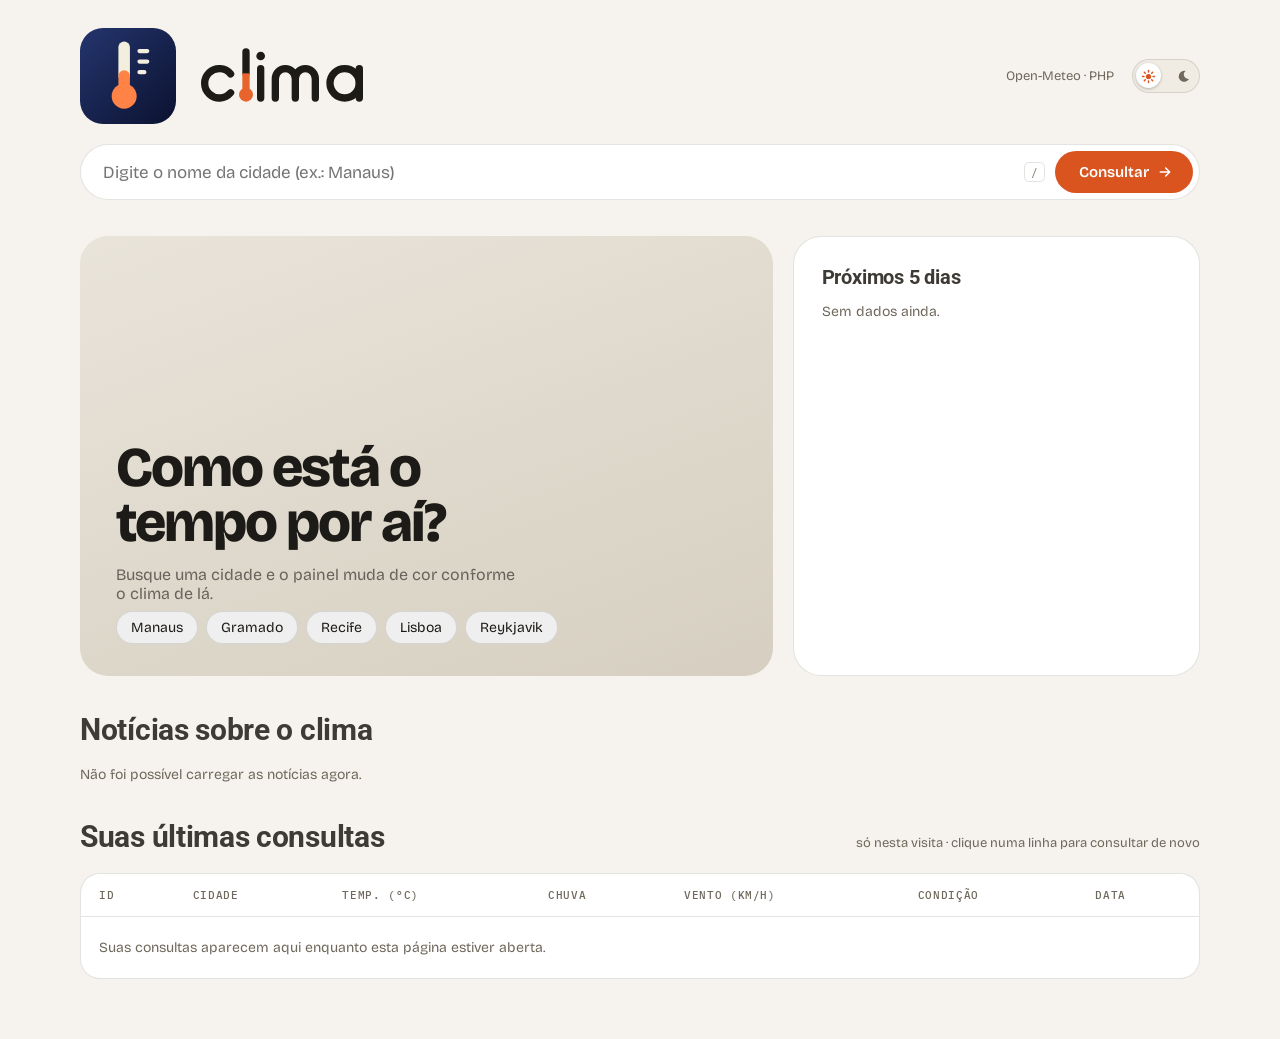
==== commit c2f07ffc: "feat: ranking das 5 cidades mais pesquisadas na tela inicial - api/_ranking.php conta cada pesquisa " ====
--- a/index.html
+++ b/index.html
@@ -60,6 +60,7 @@
         <div class="cena vazio">
           <h2>Como está o tempo por aí?</h2>
           <p>Busque uma cidade e o painel muda de cor conforme o clima de lá.</p>
+          <span class="rotulo-sugestoes" hidden>Mais pesquisadas no site</span>
           <div class="sugestoes">
             <button type="button">Manaus</button>
             <button type="button">Gramado</button>
--- a/assets/css/estilos.css
+++ b/assets/css/estilos.css
@@ -107,7 +107,7 @@
   }
   .marca { display: flex; align-items: center; gap: 18px; }
   .marca img { display: block; width: auto; }
-  header .info { font-family: var(--mono); font-size: 12px; color: var(--muted); }
+  header .info { font-size: 13px; color: var(--muted); }
 
   /* ===== Busca ===== */
   .busca { position: relative; margin-bottom: 8px; }
@@ -278,6 +278,15 @@
   }
   .vazio p { margin-top: 14px; color: color-mix(in srgb, var(--ink) 62%, transparent); max-width: 40ch; }
   .sugestoes { display: flex; flex-wrap: wrap; gap: 8px; margin-top: 22px; }
+  .rotulo-sugestoes {
+    display: block;
+    margin-top: 22px;
+    font-size: 12px;
+    font-weight: 600;
+    color: color-mix(in srgb, var(--ink) 55%, transparent);
+  }
+  .rotulo-sugestoes[hidden] { display: none; }
+  .rotulo-sugestoes + .sugestoes { margin-top: 8px; }
   .sugestoes button {
     font: inherit;
     font-size: 14px;
@@ -347,14 +356,14 @@
   }
   .noticias .cab, .historico .cab { flex-wrap: wrap; gap: 4px 16px; }
 
-  .painel h3, .secao-titulo {
-    font-family: var(--mono);
-    font-size: 12px;
-    font-weight: 500;
-    text-transform: uppercase;
-    letter-spacing: .08em;
-    color: var(--muted);
-    margin-bottom: 18px;
+  /* título do card de previsão: mesmo padrão dos títulos de seção, menor */
+  .painel h3 {
+    font-family: 'Roboto', 'Segoe UI', Arial, sans-serif;
+    font-size: 20px;
+    font-weight: 700;
+    letter-spacing: -.01em;
+    color: color-mix(in srgb, var(--text) 85%, var(--bg));
+    margin-bottom: 14px;
   }
   .dia {
     display: grid;
@@ -435,7 +444,7 @@
   /* ===== Notícias ===== */
   .noticias { margin-top: 36px; }
   .noticias .cab { display: flex; justify-content: space-between; align-items: baseline; gap: 12px; }
-  .noticias .atualizado { font-family: var(--mono); font-size: 11px; color: var(--muted); }
+  .noticias .atualizado { font-size: 13px; color: var(--muted); }
   .lista-noticias { display: grid; grid-template-columns: repeat(3, 1fr); gap: 14px; }
   .noticia {
     display: flex;
